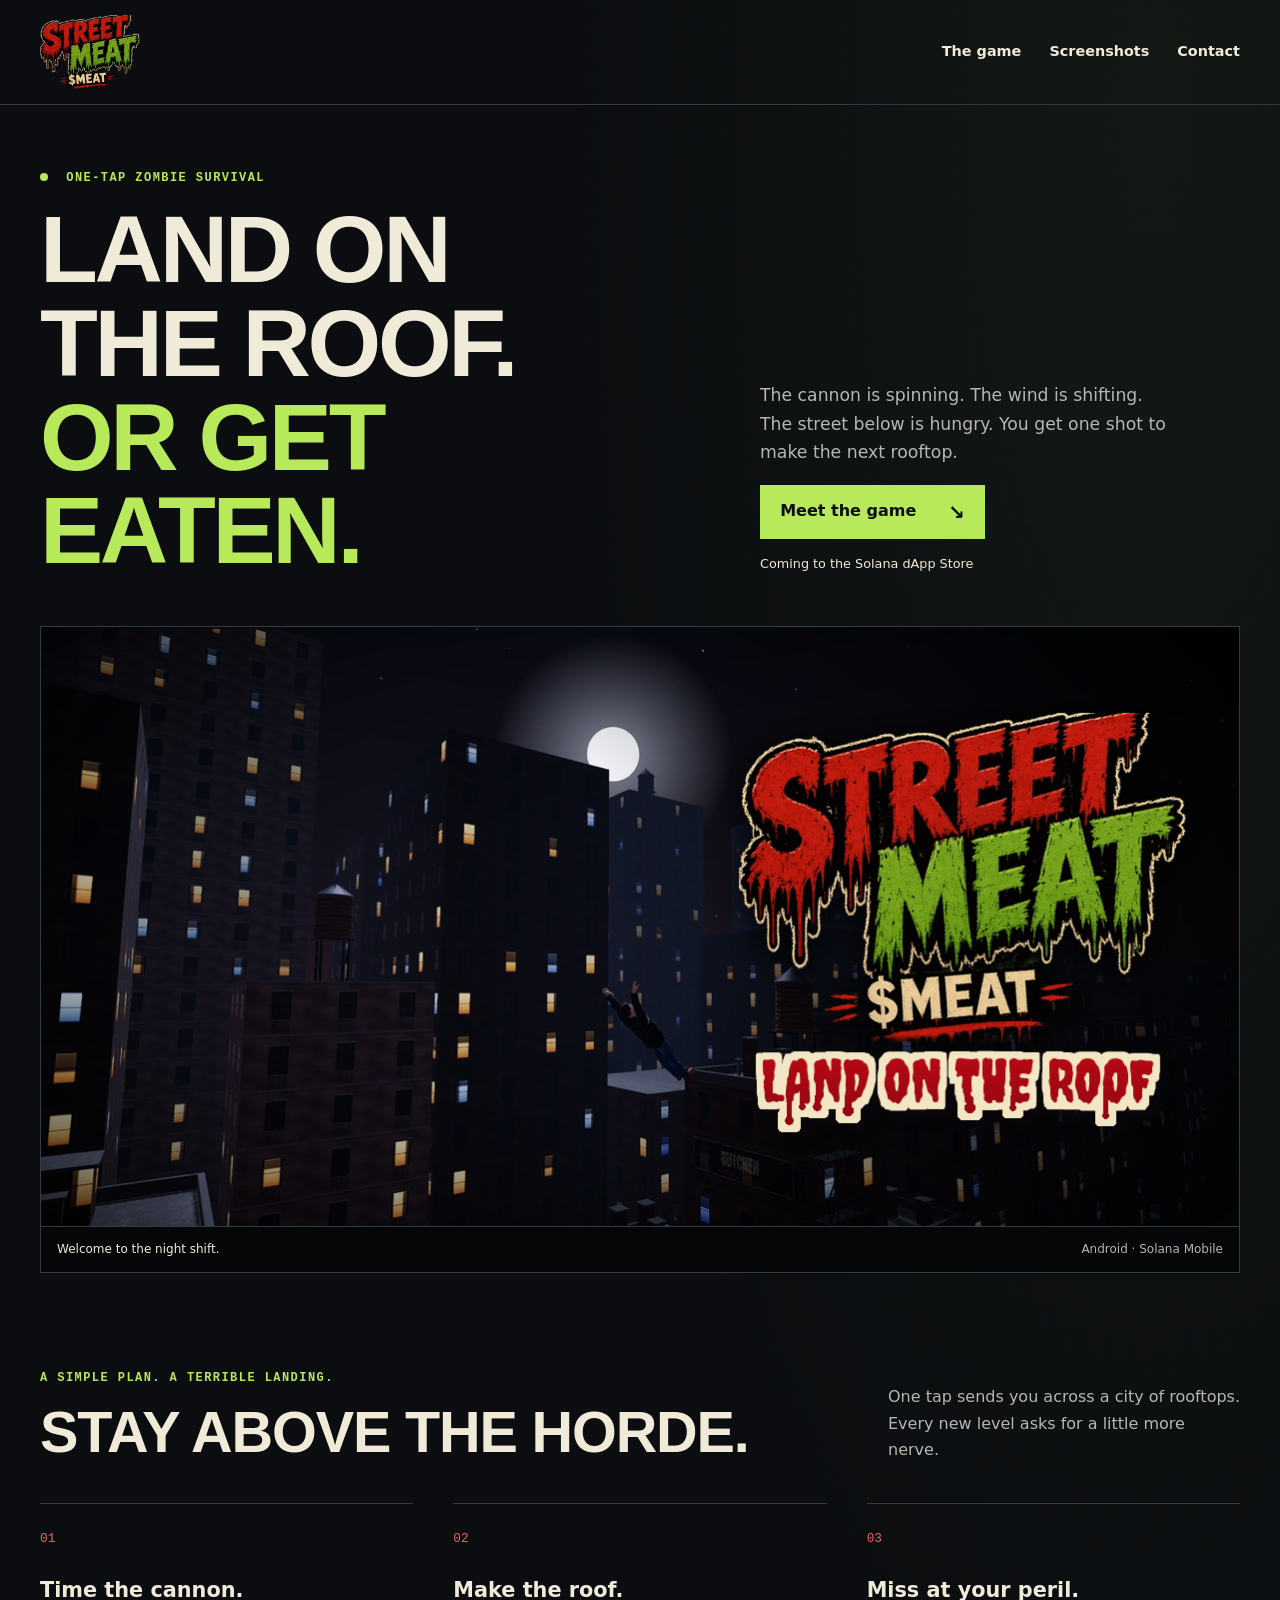
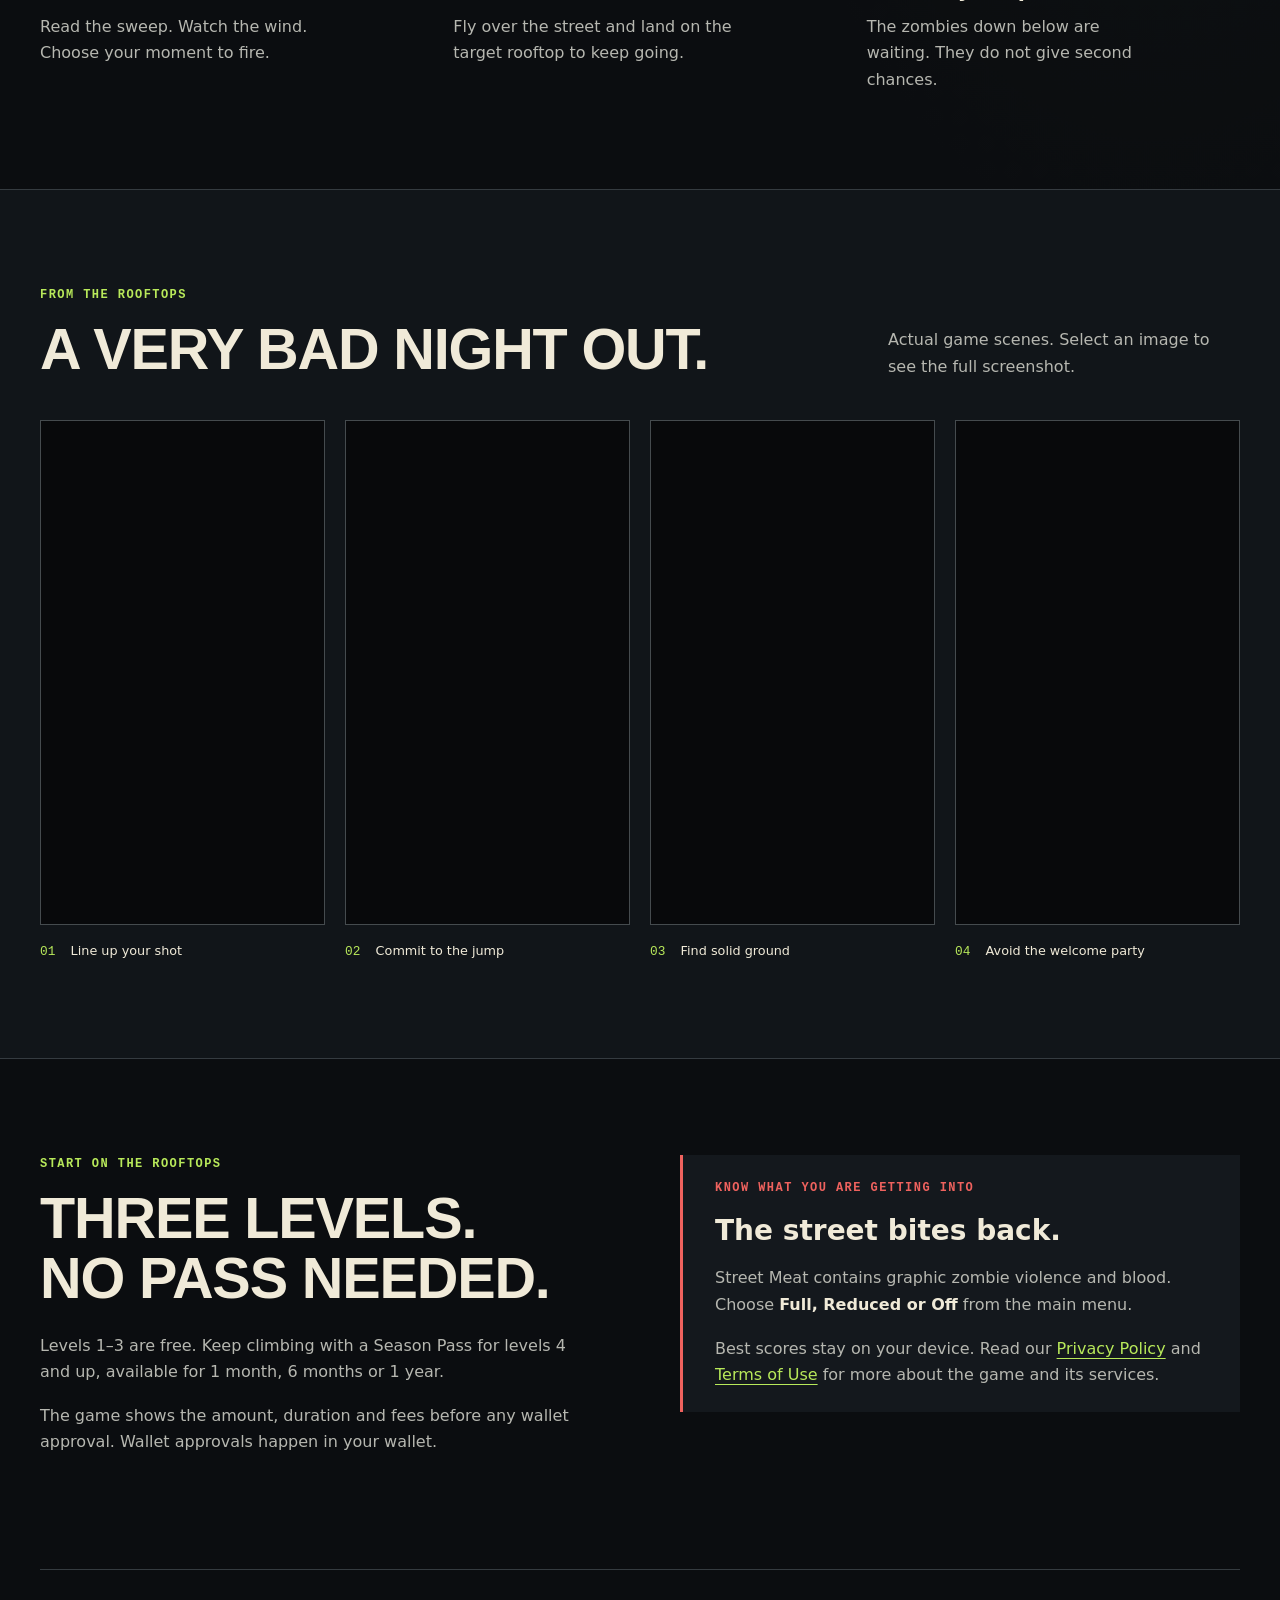
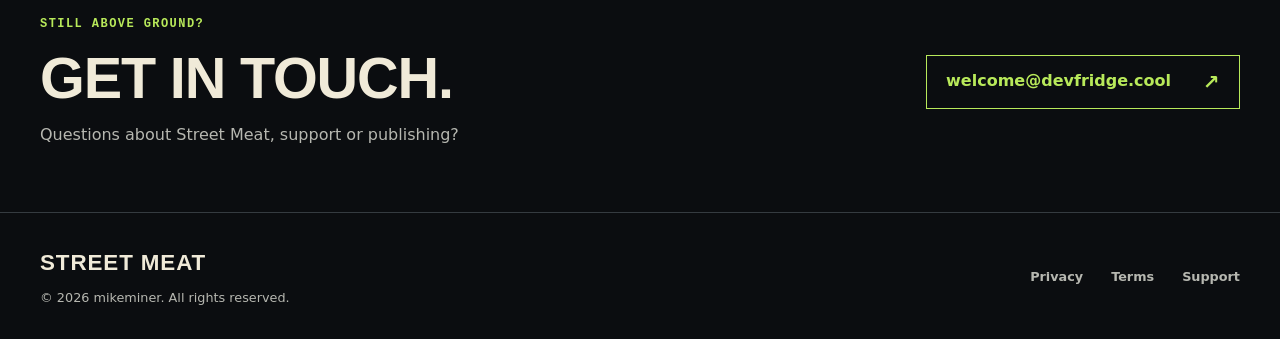
==== docs/index.html @ 611a4566 "Publish Street Meat website and legal pages" ====
<!doctype html>
<html lang="en">
<head>
  <meta charset="utf-8">
  <meta name="viewport" content="width=device-width, initial-scale=1">
  <meta name="color-scheme" content="dark">
  <meta name="theme-color" content="#0b0d10">
  <meta name="description" content="Street Meat: a one-tap zombie survival game for Solana Mobile. Time the cannon, land on the roof, and stay off the street.">
  <meta http-equiv="Content-Security-Policy" content="default-src 'none'; img-src 'self'; style-src 'self'; base-uri 'none'; form-action 'none'">
  <meta property="og:type" content="website">
  <meta property="og:title" content="Street Meat — Land on the roof. Or get eaten.">
  <meta property="og:description" content="One tap. One shot. A street full of zombies. Coming to the Solana dApp Store.">
  <meta property="og:url" content="https://mikeminer.github.io/streetmeat/">
  <meta property="og:image" content="https://mikeminer.github.io/streetmeat/assets/banner-1200x600.png">
  <meta property="og:image:width" content="1200">
  <meta property="og:image:height" content="600">
  <link rel="canonical" href="https://mikeminer.github.io/streetmeat/">
  <link rel="icon" type="image/png" sizes="512x512" href="favicon.png">
  <link rel="apple-touch-icon" href="favicon.png">
  <link rel="stylesheet" href="styles.css">
  <title>Street Meat — Land on the roof. Or get eaten.</title>
</head>
<body>
  <a class="skip-link" href="#main">Skip to content</a>
  <header class="site-header">
    <div class="container header-inner">
      <a class="brand" href="./" aria-label="Street Meat home">
        <img src="assets/street-meat-logo.webp" width="651" height="479" alt="Street Meat">
      </a>
      <nav aria-label="Main navigation">
        <a href="#gameplay">The game</a>
        <a href="#screenshots">Screenshots</a>
        <a href="mailto:welcome@devfridge.cool">Contact</a>
      </nav>
    </div>
  </header>

  <main id="main">
    <section class="hero container" aria-labelledby="hero-title">
      <div class="hero-intro">
        <div>
          <p class="eyebrow"><span class="status-dot" aria-hidden="true"></span> One-tap zombie survival</p>
          <h1 id="hero-title">Land on the roof.<br><span>Or get eaten.</span></h1>
        </div>
        <div class="hero-copy">
          <p>The cannon is spinning. The wind is shifting. The street below is hungry. You get one shot to make the next rooftop.</p>
          <a class="button" href="#gameplay">Meet the game <span aria-hidden="true">↘</span></a>
          <p class="release-status">Coming to the Solana dApp Store</p>
        </div>
      </div>
      <figure class="hero-art">
        <img src="assets/banner-1200x600.png" width="1200" height="600" alt="A survivor flies between moonlit city rooftops beside the Street Meat logo and the words Land on the Roof." fetchpriority="high">
        <figcaption><span>Welcome to the night shift.</span><span>Android · Solana Mobile</span></figcaption>
      </figure>
    </section>

    <section class="section container" id="gameplay" aria-labelledby="gameplay-title">
      <div class="section-heading">
        <div><p class="eyebrow">A simple plan. A terrible landing.</p><h2 id="gameplay-title">Stay above the horde.</h2></div>
        <p>One tap sends you across a city of rooftops. Every new level asks for a little more nerve.</p>
      </div>
      <ol class="steps">
        <li><span class="step-number" aria-hidden="true">01</span><h3>Time the cannon.</h3><p>Read the sweep. Watch the wind. Choose your moment to fire.</p></li>
        <li><span class="step-number" aria-hidden="true">02</span><h3>Make the roof.</h3><p>Fly over the street and land on the target rooftop to keep going.</p></li>
        <li><span class="step-number" aria-hidden="true">03</span><h3>Miss at your peril.</h3><p>The zombies down below are waiting. They do not give second chances.</p></li>
      </ol>
    </section>

    <section class="section screenshot-section" id="screenshots" aria-labelledby="screenshots-title">
      <div class="container">
        <div class="section-heading">
          <div><p class="eyebrow">From the rooftops</p><h2 id="screenshots-title">A very bad night out.</h2></div>
          <p>Actual game scenes. Select an image to see the full screenshot.</p>
        </div>
        <div class="screenshots">
          <figure><a href="assets/screenshot-01.png"><img src="assets/screenshot-01.png" width="1080" height="1920" alt="Aim the cannon: the rooftop launcher is ready to fire over the city." loading="lazy" decoding="async"></a><figcaption><span>01</span> Line up your shot</figcaption></figure>
          <figure><a href="assets/screenshot-02.png"><img src="assets/screenshot-02.png" width="1080" height="1920" alt="Fly or feed them: the survivor flies through the air above the zombie horde." loading="lazy" decoding="async"></a><figcaption><span>02</span> Commit to the jump</figcaption></figure>
          <figure><a href="assets/screenshot-03.png"><img src="assets/screenshot-03.png" width="1080" height="1920" alt="Land on the roof: the survivor reaches the target rooftop." loading="lazy" decoding="async"></a><figcaption><span>03</span> Find solid ground</figcaption></figure>
          <figure><a href="assets/screenshot-04.png"><img src="assets/screenshot-04.png" width="1080" height="1920" alt="Miss and the street eats you: zombies surround the fallen survivor in Reduced gore mode." loading="lazy" decoding="async"></a><figcaption><span>04</span> Avoid the welcome party</figcaption></figure>
        </div>
      </div>
    </section>

    <section class="section container play-details" aria-labelledby="play-title">
      <div>
        <p class="eyebrow">Start on the rooftops</p>
        <h2 id="play-title">Three levels.<br>No pass needed.</h2>
        <p>Levels 1–3 are free. Keep climbing with a Season Pass for levels 4 and up, available for 1 month, 6 months or 1 year.</p>
        <p>The game shows the amount, duration and fees before any wallet approval. Wallet approvals happen in your wallet.</p>
      </div>
      <aside class="content-note" aria-labelledby="content-title">
        <p class="eyebrow">Know what you are getting into</p>
        <h3 id="content-title">The street bites back.</h3>
        <p>Street Meat contains graphic zombie violence and blood. Choose <strong>Full, Reduced or Off</strong> from the main menu.</p>
        <p>Best scores stay on your device. Read our <a href="privacy/">Privacy Policy</a> and <a href="terms/">Terms of Use</a> for more about the game and its services.</p>
      </aside>
    </section>

    <section class="contact-section container" aria-labelledby="contact-title">
      <div><p class="eyebrow">Still above ground?</p><h2 id="contact-title">Get in touch.</h2><p>Questions about Street Meat, support or publishing?</p></div>
      <a class="button button-outline" href="mailto:welcome@devfridge.cool">welcome@devfridge.cool <span aria-hidden="true">↗</span></a>
    </section>
  </main>

  <footer class="site-footer">
    <div class="container footer-inner">
      <div><p class="footer-title">STREET MEAT</p><p>© 2026 mikeminer. All rights reserved.</p></div>
      <nav aria-label="Legal and support"><a href="privacy/">Privacy</a><a href="terms/">Terms</a><a href="mailto:welcome@devfridge.cool">Support</a></nav>
    </div>
  </footer>
</body>
</html>
---- docs/styles.css ----
:root {
  color-scheme: dark;
  --night: #0b0d10;
  --panel: #14181d;
  --cream: #f0ead8;
  --muted: #b6b7b0;
  --acid: #b8e95a;
  --blood: #ef625e;
  --line: #353b40;
  font-family: Inter, ui-sans-serif, system-ui, -apple-system, BlinkMacSystemFont, "Segoe UI", sans-serif;
  line-height: 1.65;
  background: var(--night);
  color: var(--cream);
}
* { box-sizing: border-box; }
html { scroll-behavior: smooth; scroll-padding-top: 1.5rem; }
body { margin: 0; background: radial-gradient(ellipse at 90% 3%, #20291c66, transparent 37rem), var(--night); }
img { display: block; max-width: 100%; height: auto; }
a { color: var(--acid); text-underline-offset: .22em; text-decoration-thickness: 1px; }
a:hover { color: var(--cream); }
a:focus-visible, button:focus-visible { outline: 3px solid var(--acid); outline-offset: 6px; }
p { margin: 0 0 1.1rem; }
h1, h2, h3 { margin: 0; color: var(--cream); text-wrap: balance; }
h1, h2, .footer-title { font-family: Impact, "Arial Narrow", "Franklin Gothic Medium", sans-serif; font-weight: 900; text-transform: uppercase; }
h1 { max-width: 16ch; font-size: clamp(3.7rem, 7.4vw, 6.5rem); line-height: .99; letter-spacing: -.035em; }
h1 span { color: var(--acid); }
h2 { font-size: clamp(2.5rem, 4.5vw, 4rem); line-height: 1.04; letter-spacing: -.02em; }
h3 { font-size: 1.3rem; line-height: 1.3; }
.container { width: min(1200px, calc(100% - 4rem)); margin-inline: auto; }
.skip-link { position: absolute; z-index: 10; left: 1rem; top: -6rem; padding: .7rem 1rem; background: var(--acid); color: var(--night); font-weight: 700; }
.skip-link:focus { top: 1rem; color: var(--night); }
.site-header { border-bottom: 1px solid var(--line); }
.header-inner { min-height: 104px; display: flex; align-items: center; justify-content: space-between; gap: 2rem; }
.brand { display: inline-flex; align-items: center; color: var(--cream); text-decoration: none; font-size: 1.1rem; font-weight: 850; letter-spacing: .06em; }
.brand img { width: 100px; height: auto; }
nav { display: flex; gap: 1.75rem; flex-wrap: wrap; }
nav a { color: var(--cream); font-size: .9rem; font-weight: 600; text-decoration: none; }
nav a:hover { color: var(--acid); text-decoration: underline; }
.hero { padding-top: 4rem; }
.hero-intro { display: grid; grid-template-columns: 1.4fr 1fr; gap: 3rem; align-items: end; margin-bottom: 3rem; }
.eyebrow { margin-bottom: 1rem; color: var(--acid); font-family: ui-monospace, "SFMono-Regular", Consolas, monospace; font-size: .75rem; font-weight: 700; line-height: 1.5; letter-spacing: .12em; text-transform: uppercase; }
.status-dot { display: inline-block; width: .5rem; height: .5rem; margin-right: .6rem; border-radius: 50%; background: var(--acid); }
.hero-copy { max-width: 26rem; padding-bottom: .25rem; }
.hero-copy > p:first-child { color: var(--muted); font-size: 1.08rem; }
.button { display: inline-flex; justify-content: center; align-items: center; gap: 2rem; min-height: 50px; padding: .8rem 1.2rem; background: var(--acid); border: 1px solid var(--acid); color: var(--night); font-weight: 750; text-decoration: none; }
.button:hover { background: var(--cream); border-color: var(--cream); color: var(--night); }
.button span { font-size: 1.25rem; line-height: 1; }
.release-status { margin: .9rem 0 0; color: var(--cream); font-size: .8rem; }
.hero-art { margin: 0; border: 1px solid var(--line); background: #050608; }
.hero-art > img { width: 100%; aspect-ratio: 2; object-fit: contain; }
.hero-art figcaption { display: flex; justify-content: space-between; flex-wrap: wrap; gap: .5rem 2rem; padding: .8rem 1rem; border-top: 1px solid var(--line); color: var(--muted); font-size: .75rem; }
.hero-art figcaption span:first-child { color: var(--cream); }
.section { padding-block: 6rem; }
.section-heading { display: flex; justify-content: space-between; align-items: end; gap: 2rem; margin-bottom: 2.5rem; }
.section-heading > p { max-width: 22rem; margin: 0; color: var(--muted); }
.steps { display: grid; grid-template-columns: repeat(3, minmax(0, 1fr)); gap: 2.5rem; margin: 0; padding: 0; list-style: none; }
.steps li { padding-top: 1.5rem; border-top: 1px solid var(--line); }
.step-number { display: block; margin-bottom: 1.7rem; color: var(--blood); font-family: ui-monospace, Consolas, monospace; font-size: .8rem; }
.steps h3 { margin-bottom: .65rem; }
.steps p { color: var(--muted); margin: 0; max-width: 28ch; }
.screenshot-section { background: #111519; border-block: 1px solid var(--line); }
.screenshots { display: grid; grid-template-columns: repeat(4, minmax(0, 1fr)); gap: 1.25rem; }
.screenshots figure { margin: 0; min-width: 0; }
.screenshots a { display: block; border: 1px solid #454b4e; background: #08090b; }
.screenshots img { width: 100%; aspect-ratio: 9 / 16; object-fit: contain; }
.screenshots figcaption { margin-top: .9rem; color: var(--cream); font-size: .8rem; }
.screenshots figcaption span { margin-right: .7rem; color: var(--acid); font-family: ui-monospace, Consolas, monospace; }
.play-details { display: grid; grid-template-columns: 1fr 1fr; gap: 5rem; align-items: start; }
.play-details h2 { margin-bottom: 1.5rem; }
.play-details p:not(.eyebrow) { color: var(--muted); }
.content-note { border-left: 3px solid var(--blood); padding: 1.5rem 2rem; background: var(--panel); }
.content-note .eyebrow { color: var(--blood); }
.content-note h3 { margin-bottom: 1rem; font-size: 1.75rem; }
.content-note strong { color: var(--cream); }
.content-note p:last-child { margin-bottom: 0; }
.contact-section { display: flex; align-items: center; justify-content: space-between; gap: 3rem; padding: 2.8rem 0 4rem; border-top: 1px solid var(--line); }
.contact-section h2 { margin-bottom: .8rem; }
.contact-section p:not(.eyebrow) { margin-bottom: 0; color: var(--muted); }
.button-outline { background: transparent; color: var(--acid); overflow-wrap: anywhere; }
.site-footer { border-top: 1px solid var(--line); padding-block: 2rem; color: var(--muted); }
.footer-inner { display: flex; justify-content: space-between; align-items: center; gap: 2rem; }
.footer-title { margin-bottom: .3rem; color: var(--cream); font-size: 1.4rem; letter-spacing: .04em; }
.site-footer p:not(.footer-title) { margin: 0; font-size: .8rem; }
.site-footer nav a { color: var(--muted); font-size: .8rem; }
.legal main.container { max-width: 48rem; padding-block: 4rem 5rem; }
.legal .site-header > .container { min-height: 92px; display: flex; align-items: center; justify-content: space-between; gap: 2rem; }
.legal .site-footer > .container { display: flex; align-items: center; justify-content: space-between; gap: 1.5rem; flex-wrap: wrap; }
.legal h1 { max-width: none; margin-bottom: 1.25rem; font-size: clamp(2.8rem, 6vw, 4rem); line-height: 1.08; }
.legal h2 { margin-top: 2.6rem; margin-bottom: .9rem; font-family: inherit; font-size: 1.5rem; line-height: 1.3; letter-spacing: 0; text-transform: none; }
.legal h3 { margin-top: 1.7rem; margin-bottom: .7rem; font-size: 1.15rem; }
.legal main p, .legal main li { color: #ced0c9; }
.legal main .eyebrow { color: var(--acid); }
.legal main ul, .legal main ol { padding-left: 1.5rem; margin-bottom: 1.3rem; }
.legal main li { margin-bottom: .5rem; }
.legal main strong { color: var(--cream); }
.legal main a { overflow-wrap: anywhere; }
.legal .updated, .legal .last-updated, .legal .meta { font-size: .85rem; color: var(--muted); }
.legal address { font-style: normal; }
@media (max-width: 900px) {
  .hero-intro { grid-template-columns: 1fr; gap: 1.8rem; }
  h1 { font-size: clamp(3.7rem, 9vw, 6rem); }
  .hero-copy { max-width: 36rem; }
  .section-heading { display: block; }
  .section-heading > p { margin-top: 1.3rem; max-width: 36rem; }
  .screenshots { grid-template-columns: repeat(2, minmax(0, 1fr)); gap: 2rem 1.25rem; }
  .play-details { gap: 2.5rem; }
  .contact-section { display: block; }
  .contact-section .button { margin-top: 1.5rem; }
}
@media (max-width: 600px) {
  .container { width: calc(100% - 2rem); }
  .header-inner { min-height: 92px; gap: 1rem; }
  .brand img { width: 76px; }
  nav { gap: 1rem; }
  nav a { font-size: .75rem; }
  .hero { padding-top: 2.5rem; }
  h1 { font-size: clamp(3rem, 12vw, 4.5rem); }
  .hero-intro { margin-bottom: 2rem; }
  .hero-copy > p:first-child { font-size: 1rem; }
  .hero-art figcaption { font-size: .66rem; padding: .65rem .7rem; }
  .section { padding-block: 3.5rem; }
  .steps { grid-template-columns: 1fr; gap: 1.6rem; }
  .steps li { display: grid; grid-template-columns: 2rem 1fr; column-gap: .75rem; padding-top: 1rem; }
  .step-number { grid-row: span 2; margin: .2rem 0 0; }
  .steps p { grid-column: 2; max-width: 36ch; }
  .screenshots { gap: 1.4rem .75rem; }
  .screenshots figcaption { font-size: .72rem; line-height: 1.5; }
  .screenshots figcaption span { display: block; margin-bottom: .15rem; }
  .play-details { grid-template-columns: 1fr; gap: 1.6rem; }
  .content-note { padding: 1.2rem; }
  .contact-section { padding-bottom: 3rem; }
  .footer-inner { align-items: start; flex-direction: column; gap: 1.5rem; }
  .legal main.container { padding-block: 2.5rem 3.5rem; }
  .legal .site-header > .container { gap: 1rem; }
}
@media (prefers-reduced-motion: reduce) {
  html { scroll-behavior: auto; }
}
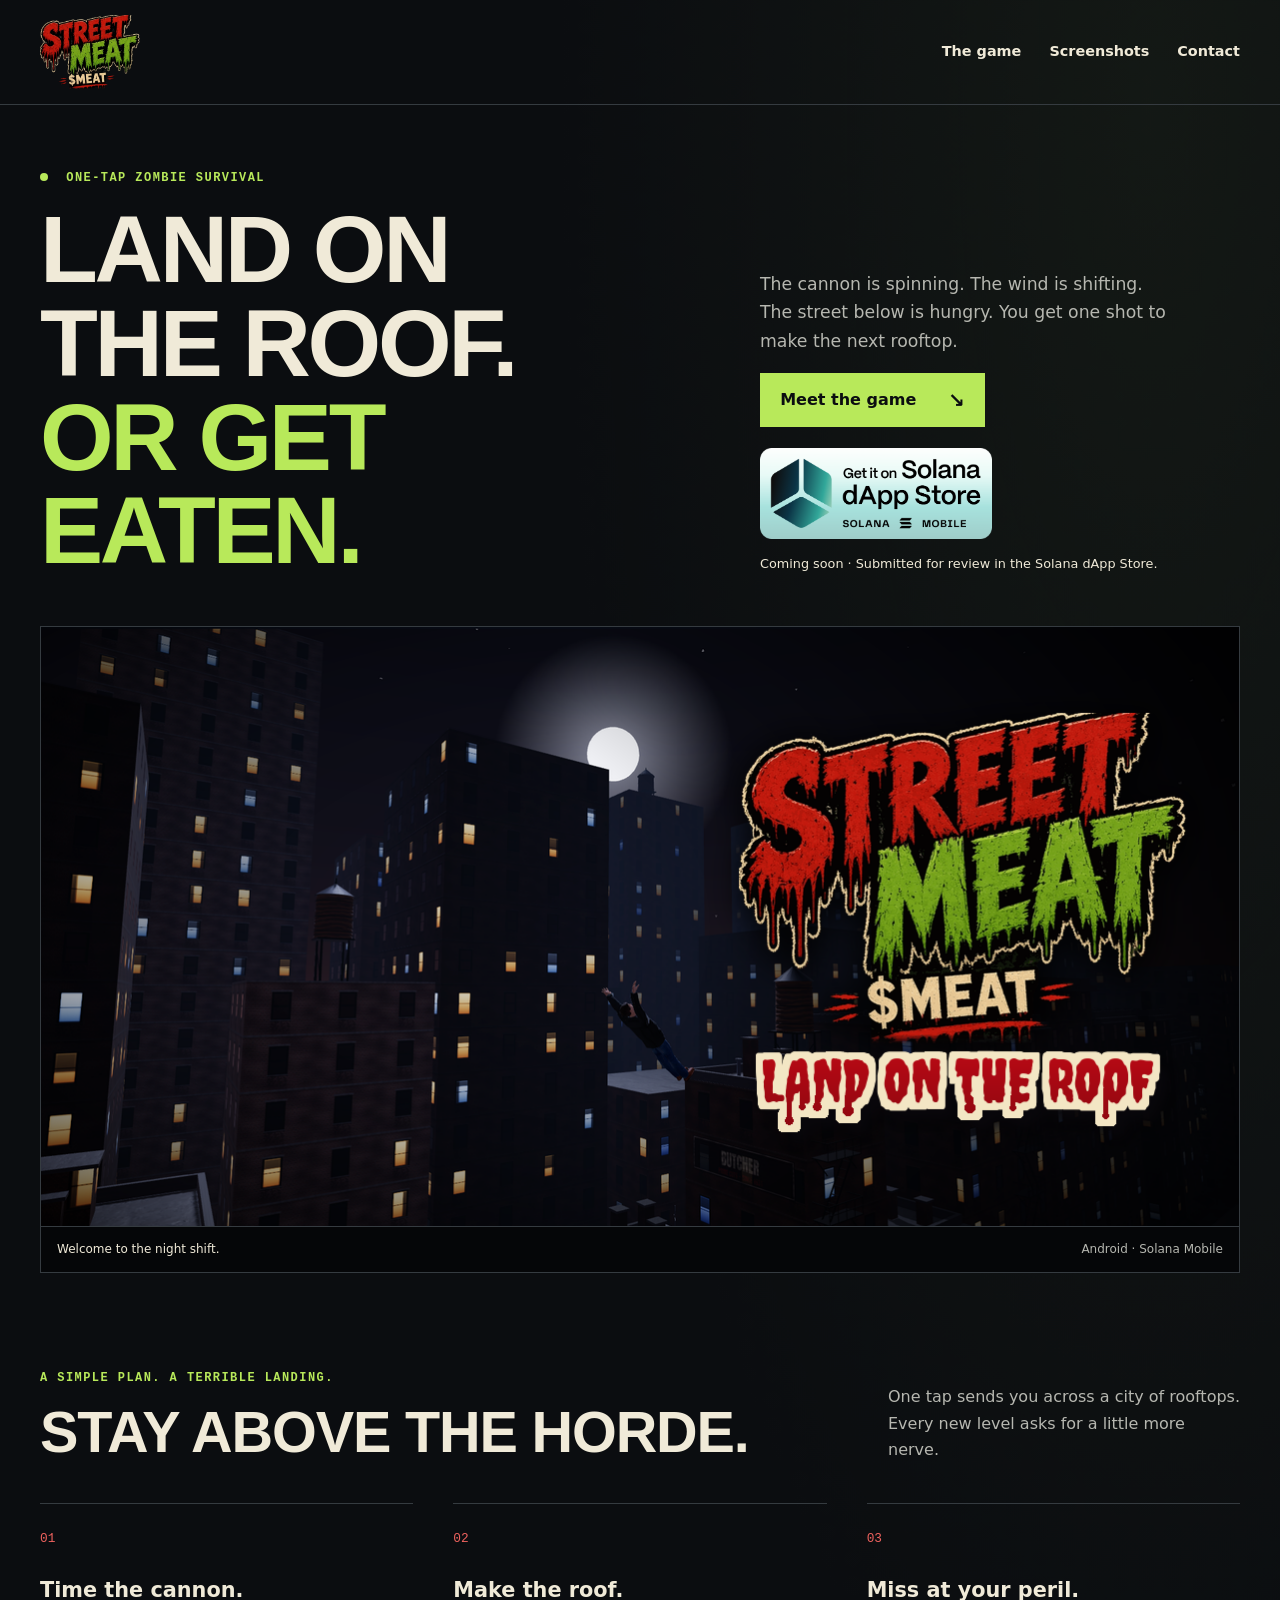
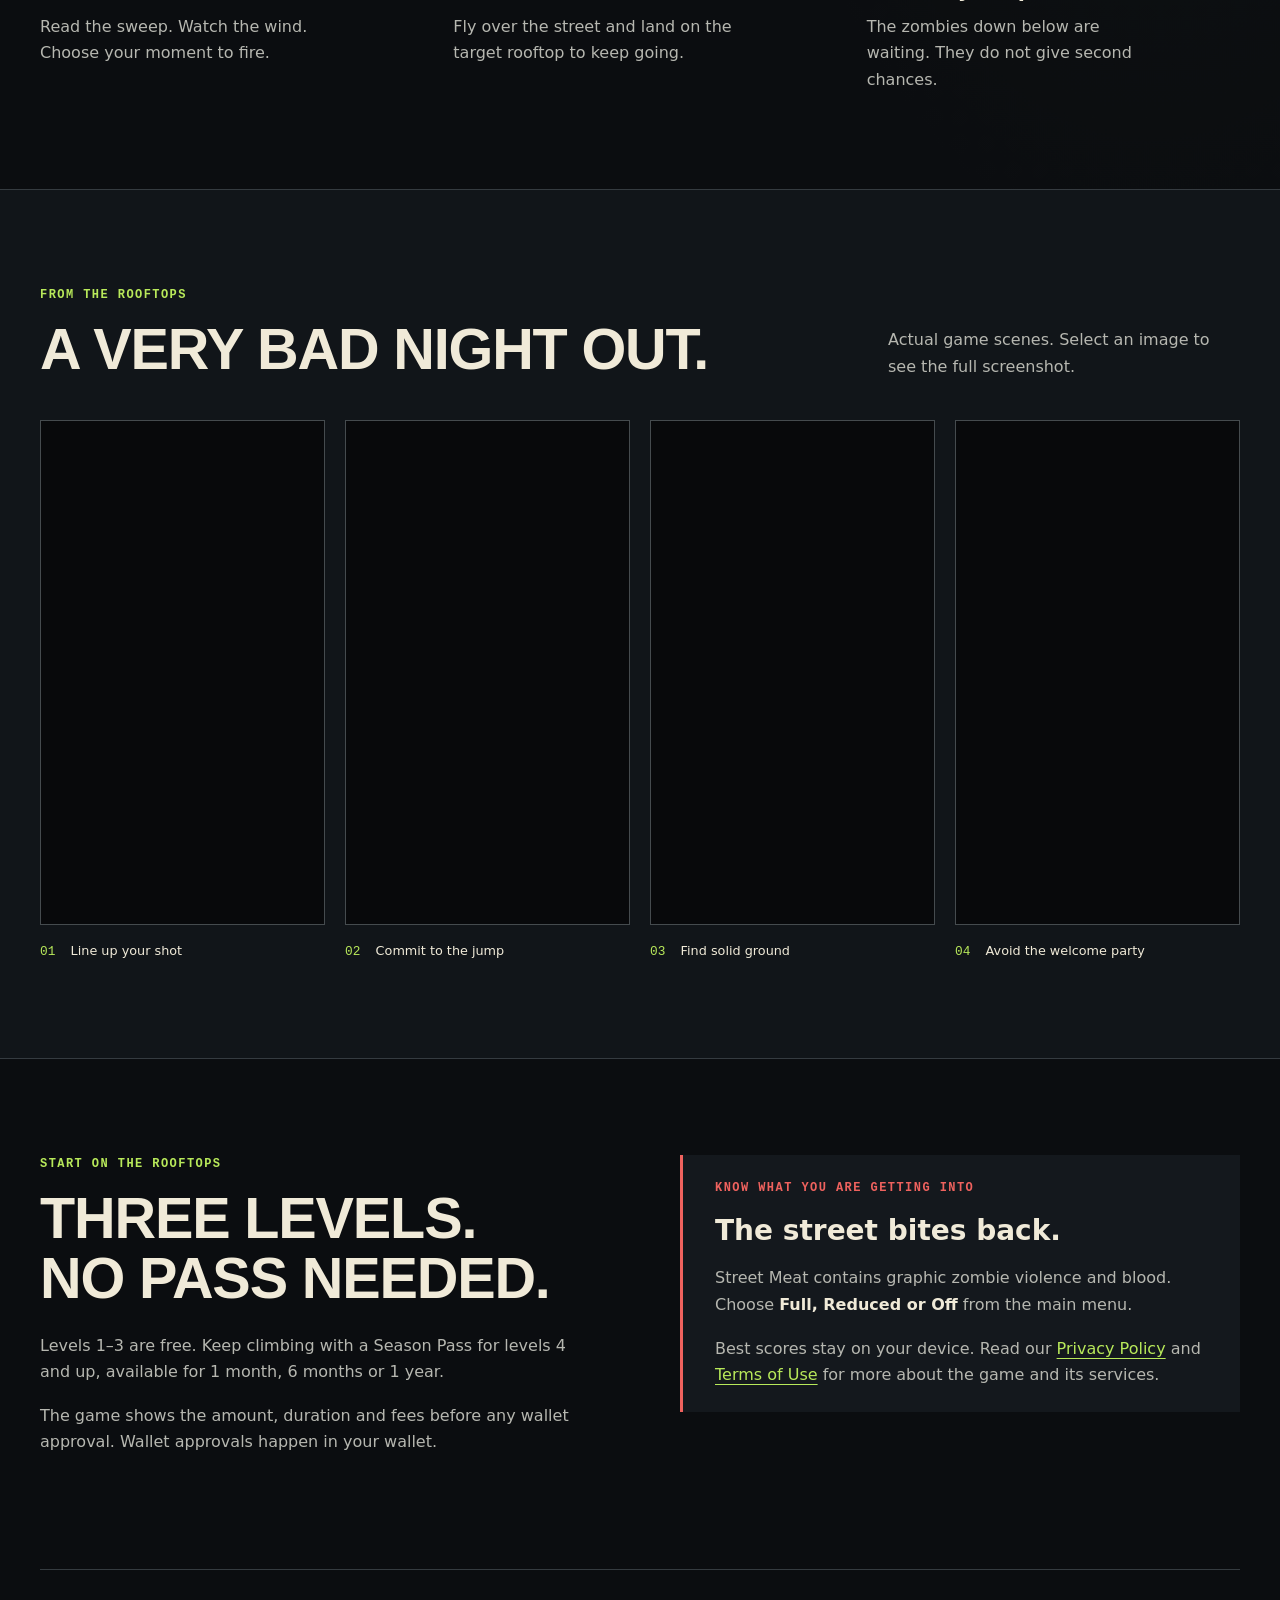
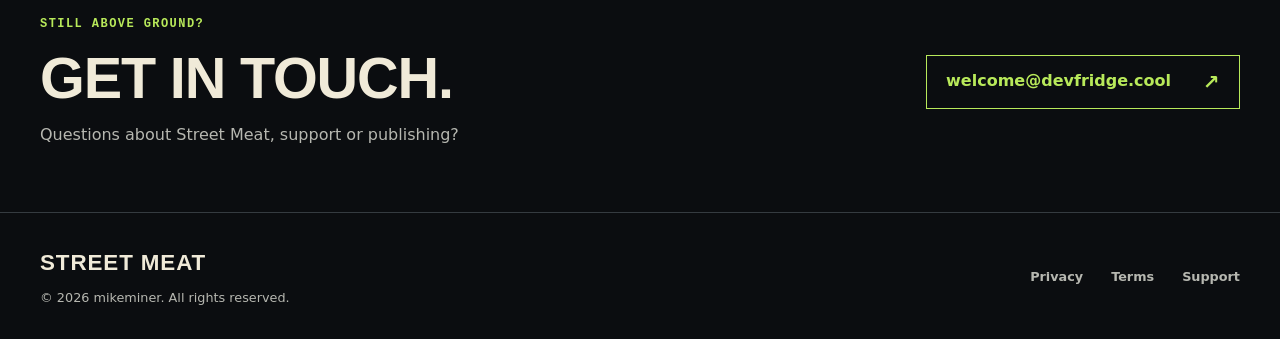
==== commit cea95d8e: "Add Solana Mobile store badge and Alchemy listing logo" ====
--- a/docs/index.html
+++ b/docs/index.html
@@ -45,7 +45,10 @@
         <div class="hero-copy">
           <p>The cannon is spinning. The wind is shifting. The street below is hungry. You get one shot to make the next rooftop.</p>
           <a class="button" href="#gameplay">Meet the game <span aria-hidden="true">↘</span></a>
-          <p class="release-status">Coming to the Solana dApp Store</p>
+          <a class="store-badge" href="solanadappstore://details?id=app.streetmeat.game" aria-label="Open Street Meat in the Solana dApp Store" aria-describedby="store-status">
+            <img src="assets/solana-dapp-store-badge.png" width="696" height="273" alt="Get it on Solana dApp Store">
+          </a>
+          <p class="release-status" id="store-status">Coming soon · Submitted for review in the Solana dApp Store.</p>
         </div>
       </div>
       <figure class="hero-art">
--- a/docs/styles.css
+++ b/docs/styles.css
@@ -45,6 +45,8 @@
 .button { display: inline-flex; justify-content: center; align-items: center; gap: 2rem; min-height: 50px; padding: .8rem 1.2rem; background: var(--acid); border: 1px solid var(--acid); color: var(--night); font-weight: 750; text-decoration: none; }
 .button:hover { background: var(--cream); border-color: var(--cream); color: var(--night); }
 .button span { font-size: 1.25rem; line-height: 1; }
+.store-badge { display: block; width: min(232px, 100%); margin-top: 1.3rem; border-radius: 12px; }
+.store-badge img { width: 100%; height: auto; }
 .release-status { margin: .9rem 0 0; color: var(--cream); font-size: .8rem; }
 .hero-art { margin: 0; border: 1px solid var(--line); background: #050608; }
 .hero-art > img { width: 100%; aspect-ratio: 2; object-fit: contain; }
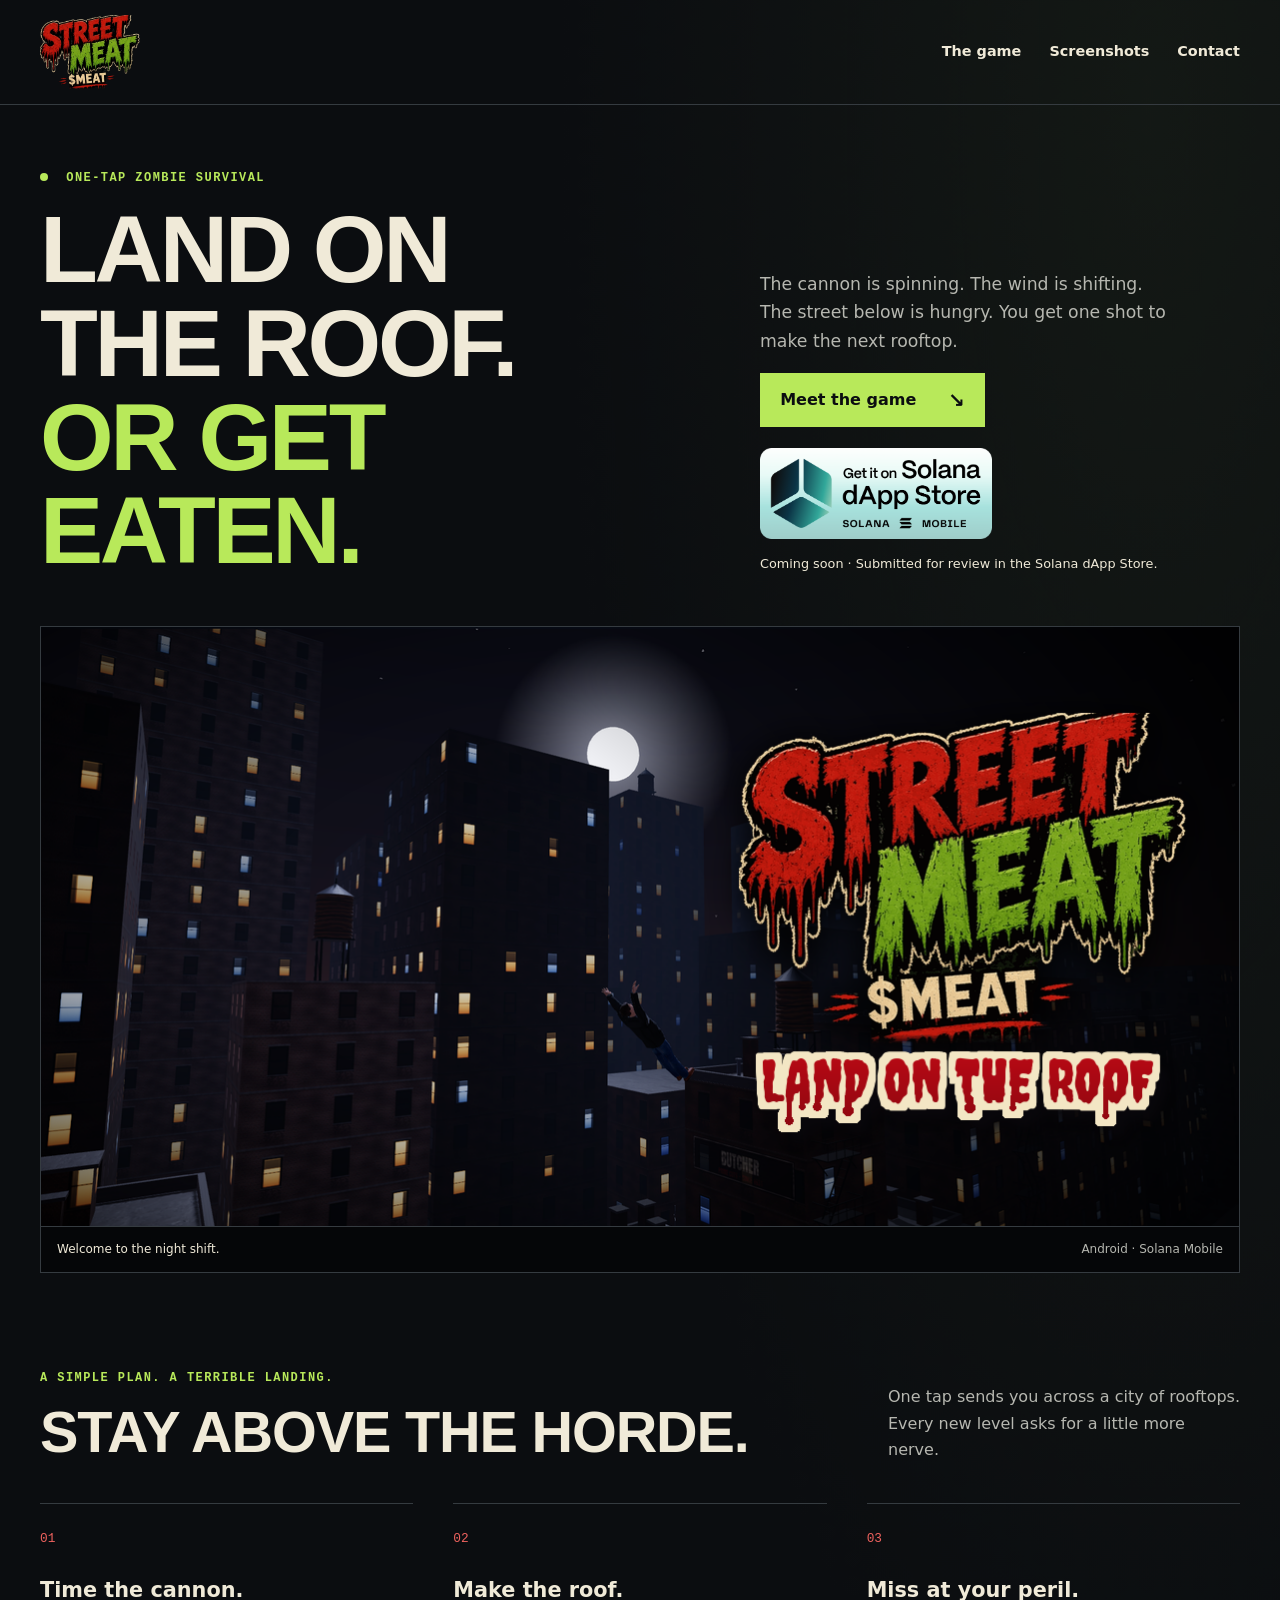
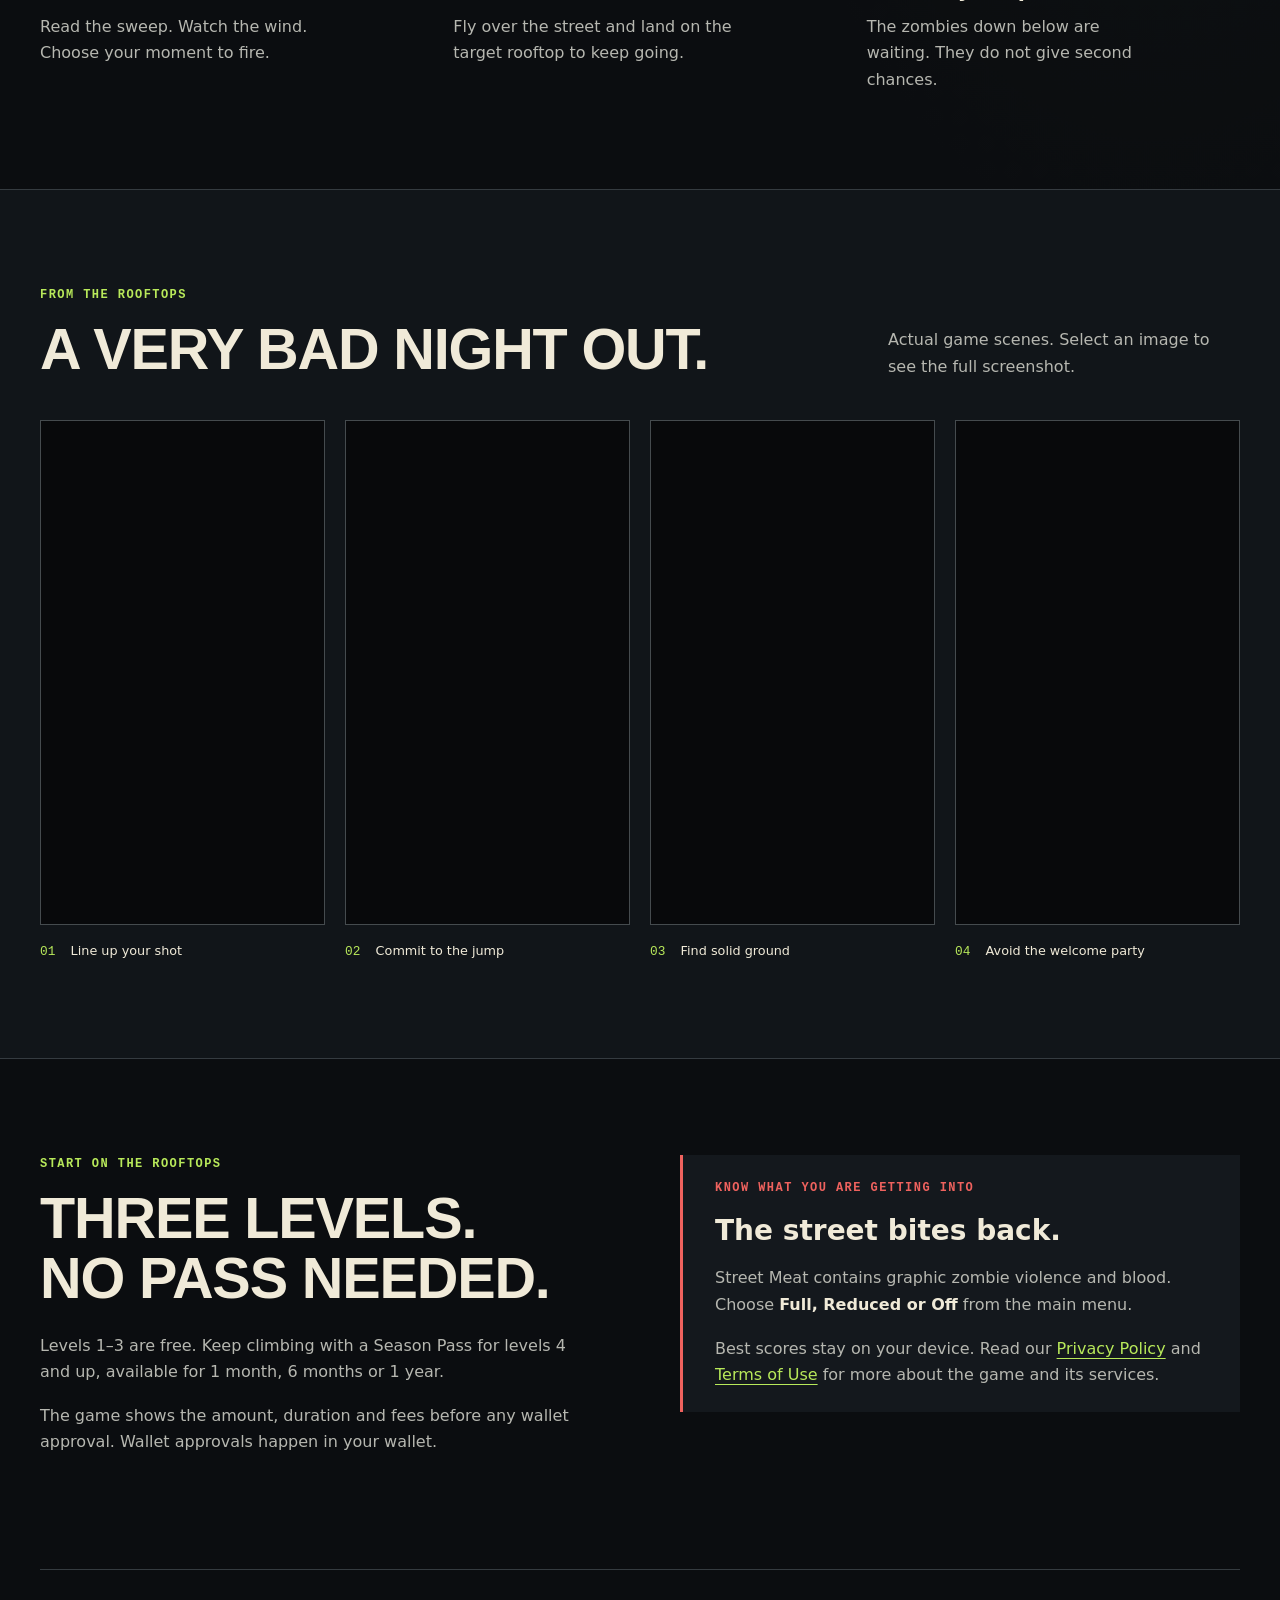
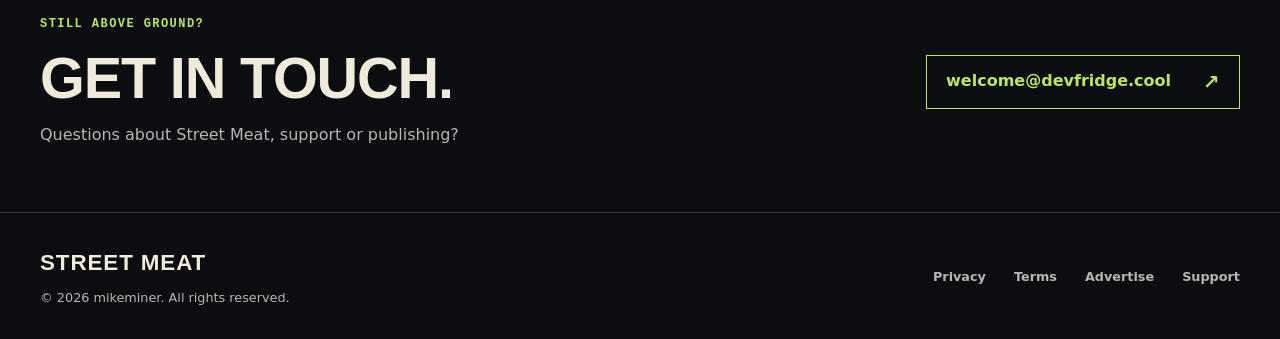
==== commit 744dc6ca: "Add /advertise page for the in-game YOUR MEMETOKEN HERE sponsor slot" ====
--- a/docs/index.html
+++ b/docs/index.html
@@ -10,13 +10,14 @@
   <meta property="og:type" content="website">
   <meta property="og:title" content="Street Meat — Land on the roof. Or get eaten.">
   <meta property="og:description" content="One tap. One shot. A street full of zombies. Coming to the Solana dApp Store.">
-  <meta property="og:url" content="https://mikeminer.github.io/streetmeat/">
-  <meta property="og:image" content="https://mikeminer.github.io/streetmeat/assets/banner-1200x600.png">
+  <meta property="og:url" content="https://streetmeatgame.com/">
+  <meta property="og:image" content="https://streetmeatgame.com/assets/banner-1200x600.png">
   <meta property="og:image:width" content="1200">
   <meta property="og:image:height" content="600">
-  <link rel="canonical" href="https://mikeminer.github.io/streetmeat/">
-  <link rel="icon" type="image/png" sizes="512x512" href="favicon.png">
-  <link rel="apple-touch-icon" href="favicon.png">
+  <link rel="canonical" href="https://streetmeatgame.com/">
+  <link rel="icon" href="favicon.ico" sizes="any">
+  <link rel="icon" type="image/png" sizes="192x192" href="icon-192.png">
+  <link rel="apple-touch-icon" href="apple-touch-icon.png">
   <link rel="stylesheet" href="styles.css">
   <title>Street Meat — Land on the roof. Or get eaten.</title>
 </head>
@@ -108,7 +109,7 @@
   <footer class="site-footer">
     <div class="container footer-inner">
       <div><p class="footer-title">STREET MEAT</p><p>© 2026 mikeminer. All rights reserved.</p></div>
-      <nav aria-label="Legal and support"><a href="privacy/">Privacy</a><a href="terms/">Terms</a><a href="mailto:welcome@devfridge.cool">Support</a></nav>
+      <nav aria-label="Legal and support"><a href="privacy/">Privacy</a><a href="terms/">Terms</a><a href="advertise/">Advertise</a><a href="mailto:welcome@devfridge.cool">Support</a></nav>
     </div>
   </footer>
 </body>
